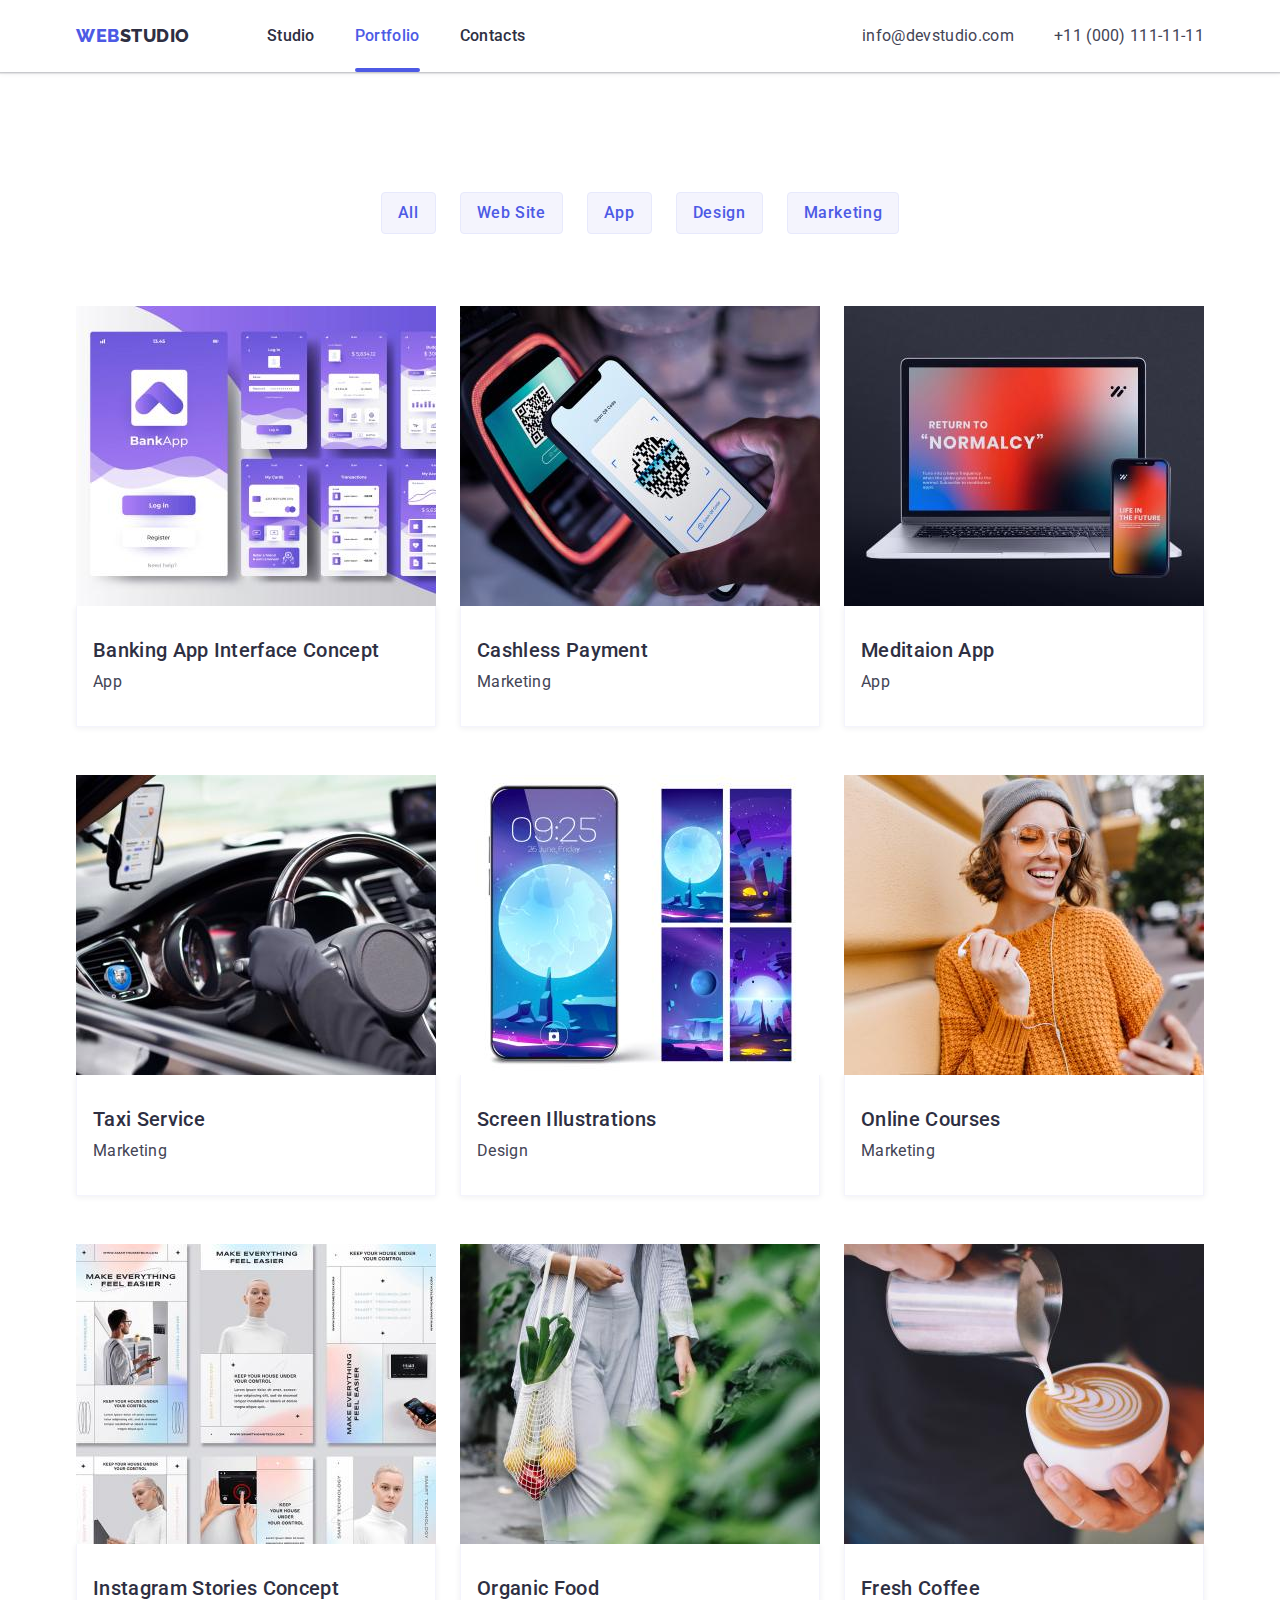
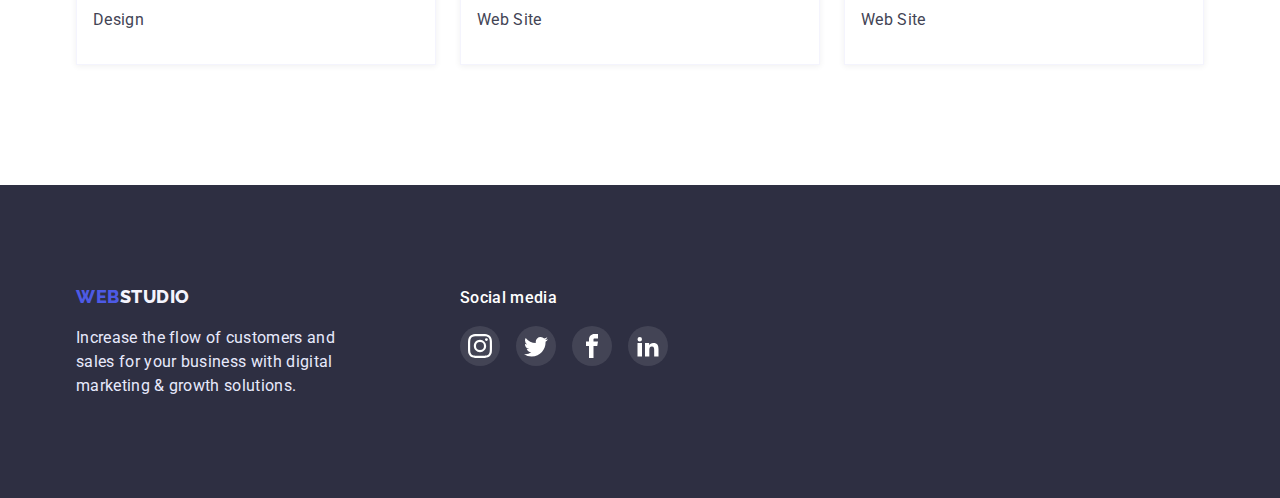
==== portfolio.html @ 052fa1f0 "Add files via upload" ====
<!DOCTYPE html>
<html lang="en">
  <head>
    <meta charset="UTF-8" />
    <meta http-equiv="X-UA-Compatible" content="IE=edge" />
    <meta name="viewport" content="width=device-width, initial-scale=1.0" />
    <link rel="preconnect" href="https://fonts.googleapis.com" />
    <link rel="preconnect" href="https://fonts.gstatic.com" crossorigin />
    <link
      href="https://fonts.googleapis.com/css2?family=Raleway:wght@800&family=Roboto:wght@400;500;700;900&display=swap"
      rel="stylesheet"
    />
    <link
      rel="stylesheet"
      href="https://cdnjs.cloudflare.com/ajax/libs/modern-normalize/1.0.0/modern-normalize.min.css"
    />
    <title>Portfolio</title>
    <link rel="stylesheet" href="./css/styles.css" />
  </head>

  <body>
    <!-- topline -->
    <header class="page-header">
      <div class="header-container container">
        <nav class="header-nav">
          <a class="logo-item" href="./index.html">
            web<span class="header-logo">studio</span>
          </a>
          <ul class="nav-items list-hidden">
            <li class="nav-list">
              <a class="nav-item" href="./index.html">Studio</a>
            </li>
            <li class="nav-list">
              <a class="nav-item current" href="./portfolio.html">Portfolio</a>
            </li>
            <li class="nav-list"><a class="nav-item" href="#">Contacts</a></li>
          </ul>
        </nav>
        <ul class="contact-items list-hidden">
          <li class="contact-list">
            <a class="contact-item" href="mailto:info@devstudio.com">
              info@devstudio.com
            </a>
          </li>
          <li class="contact-list">
            <a class="contact-item" href="tel:+11(000)111-11-11">
              +11 (000) 111-11-11
            </a>
          </li>
        </ul>
      </div>
    </header>
    <main>
      <section class="section">
        <div class="container">
          <h1 class="visually-hidden">Portfolio</h1>
          <ul class="list-hidden buttons">
            <!-- section-buttons -->
            <li class="button-item">
              <button class="button" type="button">All</button>
            </li>
            <li class="button-item">
              <button class="button" type="button">Web Site</button>
            </li>
            <li class="button-item">
              <button class="button" type="button">App</button>
            </li>
            <li class="button-item">
              <button class="button" type="button">Design</button>
            </li>
            <li class="button-item">
              <button class="button" type="button">Marketing</button>
            </li>
          </ul>
          <h2 class="visually-hidden">Project</h2>
          <!-- row1 -->
          <ul class="project-items list-hidden">
            <li>
              <a class="project-item" href="">
                <div class="project-thumb">
                  <img src="./images/img1.jpg" alt="Banking App" width="360" />
                  <div class="overlay">
                    <p>
                      14 Stylish and User-Friendly App Design Concepts · Task
                      Manager App · Calorie Tracker App · Exotic Fruit Ecommerce
                      App · Cloud Storage App
                    </p>
                  </div>
                </div>
                <div class="card-content">
                  <h3 class="container-title">Banking App Interface Concept</h3>
                  <p>App</p>
                </div>
              </a>
            </li>
            <li>
              <a class="project-item" href="">
                <div class="project-thumb">
                  <img
                    src="./images/img2.jpg"
                    alt="Cashless Payment"
                    width="360"
                  />
                  <div class="overlay">
                    <p>
                      14 Stylish and User-Friendly App Design Concepts · Task
                      Manager App · Calorie Tracker App · Exotic Fruit Ecommerce
                      App · Cloud Storage App
                    </p>
                  </div>
                </div>
                <div class="card-content">
                  <h3 class="container-title">Cashless Payment</h3>
                  <p>Marketing</p>
                </div>
              </a>
            </li>
            <li>
              <a class="project-item" href="">
                <div class="project-thumb">
                  <img
                    src="./images/img3.jpg"
                    alt="Meditaion App"
                    width="360"
                  />
                  <div class="overlay">
                    <p>
                      14 Stylish and User-Friendly App Design Concepts · Task
                      Manager App · Calorie Tracker App · Exotic Fruit Ecommerce
                      App · Cloud Storage App
                    </p>
                  </div>
                </div>
                <div class="card-content">
                  <h3 class="container-title">Meditaion App</h3>
                  <p>App</p>
                </div>
              </a>
            </li>
            <!-- row2 -->
            <li>
              <a class="project-item" href="">
                <div class="project-thumb">
                  <img src="./images/img4.jpg" alt="Taxi Service" width="360" />
                  <div class="overlay">
                    <p>
                      14 Stylish and User-Friendly App Design Concepts · Task
                      Manager App · Calorie Tracker App · Exotic Fruit Ecommerce
                      App · Cloud Storage App
                    </p>
                  </div>
                </div>
                <div class="card-content">
                  <h3 class="container-title">Taxi Service</h3>
                  <p>Marketing</p>
                </div>
              </a>
            </li>
            <li>
              <a class="project-item" href="">
                <div class="project-thumb">
                  <img
                    src="./images/img5.jpg"
                    alt="Screen Illustrations"
                    width="360"
                  />
                  <div class="overlay">
                    <p>
                      14 Stylish and User-Friendly App Design Concepts · Task
                      Manager App · Calorie Tracker App · Exotic Fruit Ecommerce
                      App · Cloud Storage App
                    </p>
                  </div>
                </div>
                <div class="card-content">
                  <h3 class="container-title">Screen Illustrations</h3>
                  <p>Design</p>
                </div>
              </a>
            </li>
            <li>
              <a class="project-item" href="">
                <div class="project-thumb">
                  <img
                    src="./images/img6.jpg"
                    alt="Online Courses"
                    width="360"
                  />
                  <div class="overlay">
                    <p>
                      14 Stylish and User-Friendly App Design Concepts · Task
                      Manager App · Calorie Tracker App · Exotic Fruit Ecommerce
                      App · Cloud Storage App
                    </p>
                  </div>
                </div>
                <div class="card-content">
                  <h3 class="container-title">Online Courses</h3>
                  <p>Marketing</p>
                </div>
              </a>
            </li>
            <!-- row3 -->
            <li>
              <a class="project-item" href="">
                <div class="project-thumb">
                  <img
                    src="./images/img7.jpg"
                    alt="Instagram Stories"
                    width="360"
                  />
                  <div class="overlay">
                    <p>
                      14 Stylish and User-Friendly App Design Concepts · Task
                      Manager App · Calorie Tracker App · Exotic Fruit Ecommerce
                      App · Cloud Storage App
                    </p>
                  </div>
                </div>
                <div class="card-content">
                  <h3 class="container-title">Instagram Stories Concept</h3>
                  <p>Design</p>
                </div>
              </a>
            </li>
            <li>
              <a class="project-item" href="">
                <div class="project-thumb">
                  <img src="./images/img8.jpg" alt="Organic Food" width="360" />
                  <div class="overlay">
                    <p>
                      14 Stylish and User-Friendly App Design Concepts · Task
                      Manager App · Calorie Tracker App · Exotic Fruit Ecommerce
                      App · Cloud Storage App
                    </p>
                  </div>
                </div>
                <div class="card-content">
                  <h3 class="container-title">Organic Food</h3>
                  <p>Web Site</p>
                </div>
              </a>
            </li>
            <li>
              <a class="project-item" href="">
                <div class="project-thumb">
                  <img src="./images/img9.jpg" alt="Fresh Coffee" width="360" />
                  <div class="overlay">
                    <p>
                      14 Stylish and User-Friendly App Design Concepts · Task
                      Manager App · Calorie Tracker App · Exotic Fruit Ecommerce
                      App · Cloud Storage App
                    </p>
                  </div>
                </div>
                <div class="card-content">
                  <h3 class="container-title">Fresh Coffee</h3>
                  <p>Web Site</p>
                </div>
              </a>
            </li>
          </ul>
        </div>
      </section>
    </main>
    <!-- footer -->
    <footer class="page-footer">
      <div class="container">
        <div class="footer-items">
          <a class="logo-item" href="./index.html">
            web<span class="footer-logo">studio</span>
          </a>
          <p class="text-footer">
            Increase the flow of customers and sales for your business with
            digital marketing & growth solutions.
          </p>
        </div>
        <div class="footer-media">
          <h3 class="social-title">Social media</h3>
          <ul class="social-items">
            <li class="svg-items">
              <a class="item-link" href="">
                <svg class="media-svg">
                  <use href="./images/icons.svg#icon-instagram"></use>
                </svg>
              </a>
            </li>
            <li class="svg-items">
              <a class="item-link" href="">
                <svg class="media-svg">
                  <use href="./images/icons.svg#icon-twitter"></use>
                </svg>
              </a>
            </li>
            <li class="svg-items">
              <a class="item-link" href="">
                <svg class="media-svg">
                  <use href="./images/icons.svg#icon-facebook"></use>
                </svg>
              </a>
            </li>
            <li class="svg-items">
              <a class="item-link" href="">
                <svg class="media-svg">
                  <use href="./images/icons.svg#icon-linkedin"></use>
                </svg>
              </a>
            </li>
          </ul>
        </div>
      </div>
    </footer>
  </body>
</html>
---- css/styles.css ----
html {
  box-sizing: border-box;
  padding: 0;
  margin: 0;
}
*,
*::before,
*::after {
  box-sizing: inherit;
}
:root {
  --primary-brand-color: #4d5ae5;
  --primary-header-color: #2e2f42;
  --primary-success-color: #31d0aa;
  --primary-text-color: #434455;
  --primary-subtle-color: #8e8f99;
  --primary-cloud-color: #f4f4fd;
  --primary-accent-color: #e7e9fc;
  --primary-bg-color: #ffffff;
  --primary-transition: 250ms cubic-bezier(0.4, 0, 0.2, 1);
}
.list-hidden {
  padding: 0;
  margin: 0;
  list-style: none;
}
.visually-hidden {
  position: absolute;
  white-space: nowrap;
  width: 1px;
  height: 1px;
  overflow: hidden;
  border: 0;
  padding: 0;
  clip: rect(0 0 0 0);
  clip-path: inset(50%);
  margin: -1px;
}
body {
  background-color: var(--primary-bg-color);
  color: var(--primary-text-color);
  font-family: "Roboto", sans-serif;
  font-size: 16px;
  line-height: 1.5;
  letter-spacing: 0.02em;
}
body,
p,
h2,
h3,
ul {
  list-style: none;
  margin: 0;
  padding-left: 0;
}
img {
  display: block;
  max-width: 100%;
}

/* logo */
.logo-item {
  color: var(--primary-brand-color);

  font-family: "Raleway", sans-serif;
  font-weight: 800;
  font-size: 18px;
  line-height: 1.33;
  letter-spacing: 0.03em;
  text-transform: uppercase;
  text-decoration: none;
}
.header-logo {
  color: var(--primary-header-color);
  margin-right: 77px;
}
.footer-logo {
  color: var(--primary-cloud-color);
}

/* container */
.container {
  width: 1158px;
  padding-left: 15px;
  padding-right: 15px;
  margin-left: auto;
  margin-right: auto;
}
/* section */
.section {
  padding-top: 120px;
  padding-bottom: 120px;
}
.section:nth-child(2) {
  padding-bottom: 0;
}
/* titles */
.section-title {
  color: var(--primary-header-color);
  font-weight: 700;
  font-size: 36px;
  line-height: 1.11;
  text-align: center;
  text-transform: capitalize;

  margin-bottom: 72px;
}
.container-title {
  color: var(--primary-header-color);
  font-weight: 500;
  font-size: 20px;
  line-height: 1.2;

  margin-bottom: 8px;
}

/* top-line */
.page-header {
  color: var(--primary-header-color);
  box-shadow: 0px 2px 1px rgba(46, 47, 66, 0.08),
    0px 1px 1px rgba(46, 47, 66, 0.16), 0px 1px 6px rgba(46, 47, 66, 0.08);
}
.header-container {
  display: flex;
}
.header-nav,
.contact-items {
  display: flex;
  align-items: center;
}
.nav-items,
.contact-items {
  display: flex;
  align-items: center;
  padding: 0px;
  gap: 40px;
}
.nav-list {
  position: relative;
}
.contact-items {
  margin-left: auto;
}
.nav-item,
.contact-item,
.project-item {
  text-decoration: none;
}
.contact-item {
  color: var(--primary-text-color);
  letter-spacing: 0.02em;
}
.nav-item {
  color: var(--primary-header-color);
  font-weight: 500;
  display: block;
  padding-top: 24px;
  padding-bottom: 24px;
}
.nav-item,
.contact-item {
  transition: color var(--primary-transition);
}

.nav-item:focus,
.nav-item:hover,
.contact-item:hover,
.contact-item:focus,
.current {
  color: var(--primary-brand-color);
}
.current::after {
  content: "";
  position: absolute;
  display: block;
  width: 100%;
  height: 4px;
  bottom: 0;
  border-radius: 2px;
  background-color: var(--primary-brand-color);
}

/* hero */
.hero {
  background-size: cover;
  background-position: center;
  background-image: linear-gradient(
      to right,
      rgba(46, 47, 66, 0.7),
      rgba(46, 47, 66, 0.7)
    ),
    url(../images/people-office.jpg);

  max-width: 1600px;
  text-align: center;
  padding-bottom: 192px;
  padding-top: 192px;
  margin-left: auto;
  margin-right: auto;
}
.hero-title {
  color: var(--primary-bg-color);
  font-weight: 700;
  font-size: 56px;
  line-height: 1.07;
  max-width: 496px;
  margin-bottom: 48px;
  margin-top: 0;
  margin-left: auto;
  margin-right: auto;
}
.hero-button {
  background-color: var(--primary-brand-color);
  color: var(--primary-bg-color);
  font-weight: 500;
  font-size: 16px;
  line-height: 1.19;
  letter-spacing: 0.04em;
  cursor: pointer;

  padding: 16px 32px;
  border-radius: 4px;
  border: none;
  box-shadow: 0px 4px 4px rgba(0, 0, 0, 0.15);

  transition: box-shadow var(--primary-transition);
}
.hero-button:hover {
  background: var(--primary-brand-color);
  box-shadow: 0px 1px 6px rgba(46, 47, 66, 0.08),
    0px 1px 1px rgba(46, 47, 66, 0.16), 0px 2px 1px rgba(46, 47, 66, 0.08);
  border-radius: 4px;
}

/* features */
.features {
  display: flex;
}
.list {
  max-width: 264px;
  gap: 8px;
  margin-right: 24px;
}
.list:last-child {
  margin-right: 0;
}
.icons {
  display: flex;
  justify-content: center;
  align-items: center;

  height: 112px;
  background-color: var(--primary-cloud-color);
  border-radius: 4px;
  margin-bottom: 8px;
}
.icon {
  width: 64px;
  height: 64px;
}

/* work */
.work {
  display: flex;
}
.work-list {
  margin-right: 24px;
}
.work-list:last-child {
  margin-right: 0;
}

/* team */
.section-team {
  background-color: var(--primary-cloud-color);
}
.team-list {
  display: flex;
  gap: 24px;
}
.team-card {
  background-color: var(--primary-bg-color);
}
.card-item {
  text-align: center;
  padding: 32px 16px;
  box-shadow: 0px 1px 6px rgba(46, 47, 66, 0.08),
    0px 1px 1px rgba(46, 47, 66, 0.16), 0px 2px 1px rgba(46, 47, 66, 0.08);
  border-radius: 0px 0px 4px 4px;
}
/* team-social */
.team-social {
  display: flex;
  justify-content: center;
  gap: 24px;
  margin-top: 8px;
}
.team-icon .team-svg {
  width: 40px;
  height: 40px;
  padding: 12px;
  fill: var(--primary-cloud-color);
}
.team-icon {
  display: flex;
  justify-content: center;
  align-items: center;
  border-radius: 50%;
  background-color: var(--primary-brand-color);

  transition: background-color var(--primary-transition);
}
.team-icon:hover,
.team-icon:focus {
  background-color: var(--primary-success-color);
}

/* customers */
.customers-title {
  font-family: inherit;
  color: var(--primary-header-color);
  font-weight: 700;
  font-size: 36px;
  line-height: 1.17;
  text-align: center;
  letter-spacing: 0.03em;

  margin-bottom: 72px;
}
.customers {
  display: flex;
  gap: 24px;
}
.svg-icons {
  display: flex;
  justify-content: center;
  width: 100%;
}
.icon-list {
  display: flex;
  justify-content: center;
  align-items: center;

  width: 100%;
  height: 88px;
  border: 1px solid var(--primary-subtle-color);
  border-radius: 4px;

  transition: border var(--primary-transition);
}
.icon-svg {
  width: 104px;
  height: 56px;
  fill: var(--primary-subtle-color);

  transition: fill var(--primary-transition);
}
.icon-list:hover,
.icon-list:focus {
  fill: var(--primary-brand-color);
  border: 1px solid var(--primary-brand-color);
}
.icon-list:hover .icon-svg,
.icon-list:focus .icon-svg {
  fill: var(--primary-brand-color);
}

/* footer */
.page-footer {
  background-color: var(--primary-header-color);
  padding-top: 100px;
  padding-bottom: 100px;
}
.page-footer .container {
  display: flex;
  align-items: baseline;
}
.footer-media {
  margin-left: 120px;
  display: flex;
  flex-direction: column;
}
.text-footer {
  max-width: 264px;
  color: var(--primary-accent-color);
  margin-top: 16px;
}

/* media */
.social-title {
  font-family: inherit;
  color: var(--primary-bg-color);
  font-weight: 500;
  font-size: 16px;
  line-height: 1.5;
  letter-spacing: 0.02em;
  margin-bottom: 16px;
}
.social-items {
  display: flex;
  gap: 16px;
}
.media-svg {
  width: 40px;
  height: 40px;
  padding: 8px;
  fill: var(--primary-bg-color);
}
.item-link {
  display: flex;
  justify-content: center;
  align-items: center;
  border-radius: 50%;
  background-color: var(--primary-text-color);

  transition: background-color var(--primary-transition);
}
.item-link:hover,
.item-link:focus {
  background-color: var(--primary-success-color);
}

/* modal */
.backdrop {
  position: fixed;
  top: 0;
  left: 0;
  width: 100%;
  height: 100%;
  background: rgba(46, 47, 66, 0.4);
  opacity: 1;

  transition: opacity var(--primary-transition),
    visibility var(--primary-transition);
}
.backdrop.is-hidden {
  opacity: 0;
  pointer-events: none;
  visibility: hidden;
}
.backdrop.is-hidden .modal {
  transform: translate(0, 0) rotate(-90deg);
}
.modal {
  position: absolute;
  top: 50%;
  left: 50%;
  transform: translate(-50%, -50%) rotate(0);

  width: 408px;
  height: 576px;
  background-color: #fcfcfc;
  box-shadow: 0px 1px 1px rgba(0, 0, 0, 0.14), 0px 1px 3px rgba(0, 0, 0, 0.12),
    0px 2px 1px rgba(0, 0, 0, 0.2);
  border-radius: 4px;

  transition: opacity var(--primary-transition),
    transform var(--primary-transition), rotate var(--primary-transition);
}
.modal-button {
  position: absolute;
  right: 24px;
  top: 24px;

  display: flex;
  align-items: center;
  align-content: center;

  cursor: pointer;

  width: 24px;
  height: 24px;
  border: 1px solid rgba(0, 0, 0, 0.1);
  border-radius: 50%;
  background-color: var(--primary-accent-color);

  transition: box-shadow var(--primary-transition);
}
.modal-close {
  max-height: 24px;
}
.modal-button:hover,
.modal-button:focus {
  box-shadow: 0px 1px 6px rgba(46, 47, 66, 0.08),
    0px 1px 1px rgba(46, 47, 66, 0.16), 0px 2px 1px rgba(46, 47, 66, 0.08);
}

/* portfolio */
/* buttons */
.buttons {
  display: flex;
  justify-content: center;
  gap: 24px;

  margin-bottom: 72px;
}
.button {
  background-color: var(--primary-cloud-color);
  color: var(--primary-brand-color);
  cursor: pointer;
  font-family: inherit;
  font-weight: 500;
  font-size: 16px;
  line-height: 1.5;
  letter-spacing: 0.04em;

  padding: 8px 16px;
  border: 1px solid var(--primary-accent-color);
  border-radius: 4px;

  transition: background-color var(--primary-transition),
    border var(--primary-transition), color var(--primary-transition),
    box-shadow var(--primary-transition);
}

.button:hover,
.button:focus {
  background-color: var(--primary-brand-color);
  color: var(--primary-bg-color);

  border: 1px solid transparent;
  box-shadow: 0px 3px 1px rgba(0, 0, 0, 0.1), 0px 2px 1px rgba(0, 0, 0, 0.08),
    0px 2px 2px rgba(0, 0, 0, 0.12);
}
/* project-card */
.project-items {
  display: flex;
  flex-wrap: wrap;
  row-gap: 48px;
  column-gap: 24px;
}
.card-content {
  padding: 32px 16px;
  border-left: 0.5px solid var(--primary-cloud-color);
  border-right: 0.5px solid var(--primary-cloud-color);
  border-bottom: 0.5px solid var(--primary-cloud-color);
  box-shadow: 0px 1px 6px rgba(46, 47, 66, 0.08);
}
.project-item {
  color: var(--primary-text-color);
  display: block;

  transition: box-shadow var(--primary-transition);
}
.project-item:hover,
.project-item:focus {
  box-shadow: 0px 1px 6px rgba(46, 47, 66, 0.08),
    0px 1px 1px rgba(46, 47, 66, 0.16), 0px 2px 1px rgba(46, 47, 66, 0.08);
}
/* overlay */
.project-thumb {
  position: relative;

  width: 100%;
  height: 100%;

  overflow: hidden;

  font-family: inherit;
  color: var(--primary-cloud-color);
}
.project-item:hover .overlay,
.project-item:focus .overlay {
  transform: translateY(0%);
}
.overlay {
  position: absolute;
  top: 0;
  left: 0;
  width: 100%;
  height: 100%;
  background-color: var(--primary-brand-color);
  padding-left: 32px;
  padding-right: 32px;
  padding-top: 40px;

  transform: translateY(100%);
  transition: transform var(--primary-transition);
}
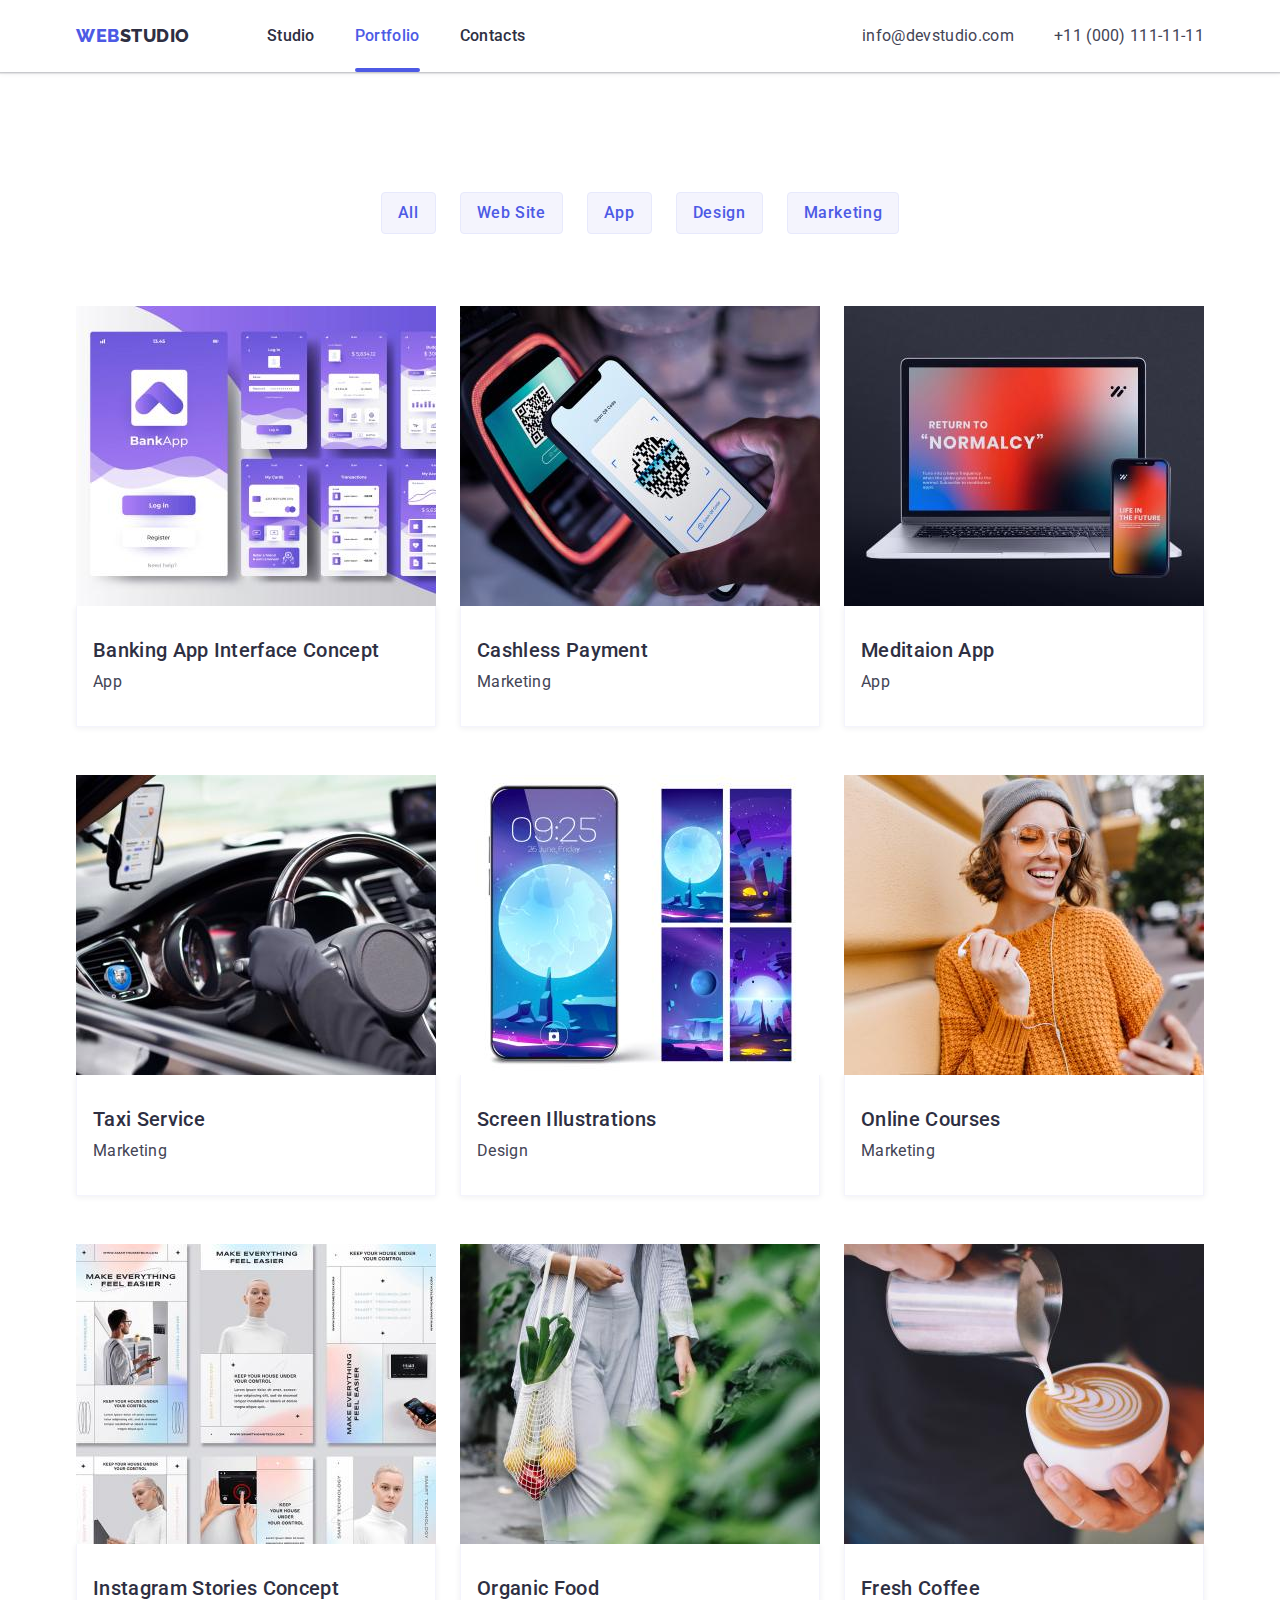
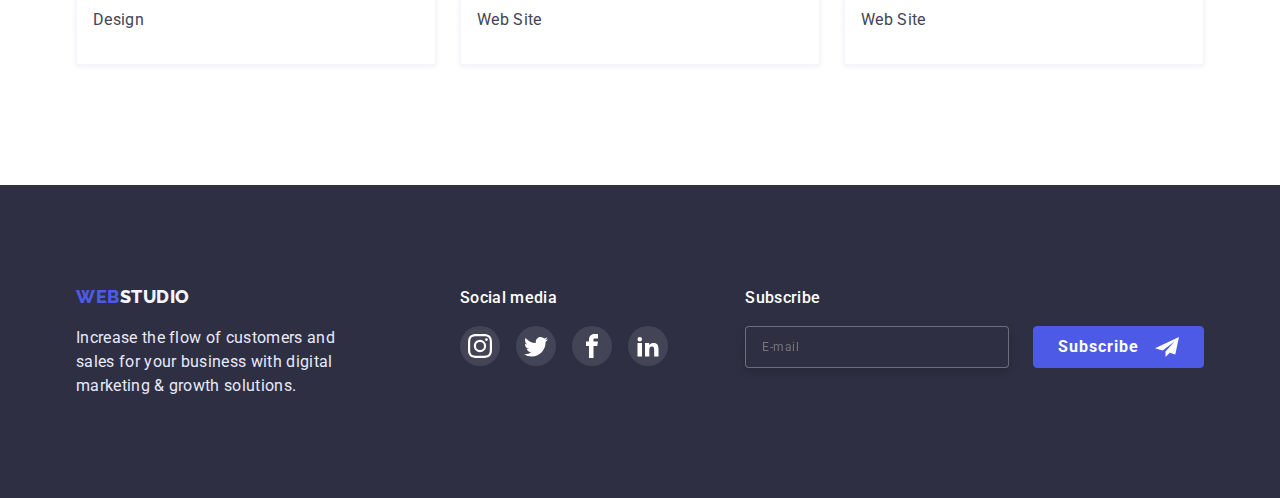
==== commit 6f107e90: "update" ====
--- a/portfolio.html
+++ b/portfolio.html
@@ -308,6 +308,26 @@
             </li>
           </ul>
         </div>
+        <!-- subscribe -->
+        <div class="footer-form">
+          <p class="social-title">Subscribe</p>
+          <div class="subscribe-items">
+            <form class="form-list">
+              <input
+                class="input-mail"
+                type="email"
+                name="email"
+                placeholder="E-mail"
+              />
+              <button type="submit" class="submit-button">
+                Subscribe
+                <svg class="subscribe-svg">
+                  <use href="./images/icons.svg#icon-subscribe"></use>
+                </svg>
+              </button>
+            </form>
+          </div>
+        </div>
       </div>
     </footer>
   </body>
--- a/css/styles.css
+++ b/css/styles.css
@@ -18,6 +18,27 @@
   --primary-accent-color: #e7e9fc;
   --primary-bg-color: #ffffff;
   --primary-transition: 250ms cubic-bezier(0.4, 0, 0.2, 1);
+}
+body {
+  background-color: var(--primary-bg-color);
+  color: var(--primary-text-color);
+  font-family: "Roboto", sans-serif;
+  font-size: 16px;
+  line-height: 1.5;
+  letter-spacing: 0.02em;
+}
+body,
+p,
+h2,
+h3,
+ul {
+  list-style: none;
+  margin: 0;
+  padding-left: 0;
+}
+img {
+  display: block;
+  max-width: 100%;
 }
 .list-hidden {
   padding: 0;
@@ -36,27 +57,6 @@
   clip-path: inset(50%);
   margin: -1px;
 }
-body {
-  background-color: var(--primary-bg-color);
-  color: var(--primary-text-color);
-  font-family: "Roboto", sans-serif;
-  font-size: 16px;
-  line-height: 1.5;
-  letter-spacing: 0.02em;
-}
-body,
-p,
-h2,
-h3,
-ul {
-  list-style: none;
-  margin: 0;
-  padding-left: 0;
-}
-img {
-  display: block;
-  max-width: 100%;
-}
 
 /* logo */
 .logo-item {
@@ -419,6 +419,58 @@
 .item-link:focus {
   background-color: var(--primary-success-color);
 }
+/* subscribe */
+.footer-form {
+  margin-left: auto;
+  display: flex;
+  flex-direction: column;
+  align-items: baseline;
+}
+.form-list {
+  display: flex;
+}
+.input-mail {
+  display: flex;
+  align-items: center;
+  width: 264px;
+  padding: 8px 16px;
+  border: 1px solid rgba(255, 255, 255, 0.3);
+  filter: drop-shadow(0px 4px 4px rgba(0, 0, 0, 0.15));
+  border-radius: 4px;
+  color: rgba(255, 255, 255, 0.6);
+  background-color: var(--primary-header-color);
+  font-family: inherit;
+  font-weight: 400;
+  font-size: 12px;
+  line-height: 2;
+  letter-spacing: 0.04em;
+}
+
+.submit-button {
+  display: flex;
+  flex-direction: row;
+  justify-content: center;
+  align-items: center;
+  padding: 8px 24px;
+  gap: 16px;
+  margin-left: 24px;
+  cursor: pointer;
+
+  background: var(--primary-brand-color);
+  border-radius: 4px;
+  border: 1px solid var(--primary-brand-color);
+  color: var(--primary-bg-color);
+  font-family: inherit;
+  font-weight: 700;
+  font-size: 16px;
+  line-height: 1.5;
+  letter-spacing: 0.06em;
+}
+.subscribe-svg {
+  width: 24px;
+  height: 24px;
+  fill: var(--primary-bg-color);
+}
 
 /* modal */
 .backdrop {
@@ -447,6 +499,10 @@
   left: 50%;
   transform: translate(-50%, -50%) rotate(0);
 
+  padding-left: 24px;
+  padding-top: 72px;
+  padding-right: 24px;
+  padding-bottom: 24px;
   width: 408px;
   height: 576px;
   background-color: #fcfcfc;
@@ -483,6 +539,26 @@
 .modal-button:focus {
   box-shadow: 0px 1px 6px rgba(46, 47, 66, 0.08),
     0px 1px 1px rgba(46, 47, 66, 0.16), 0px 2px 1px rgba(46, 47, 66, 0.08);
+}
+.modal-title {
+  font-family: inherit;
+  font-weight: 700;
+  font-size: 16px;
+  line-height: 1.5;
+  text-align: center;
+  letter-spacing: 0.02em;
+  color: var(--primary-header-color);
+}
+/* modal form */
+.modal-form {
+  display: flex;
+  flex-direction: column;
+  align-items: flex-start;
+  padding: 0px;
+  gap: 8px;
+}
+textarea {
+  resize: none;
 }
 
 /* portfolio */
